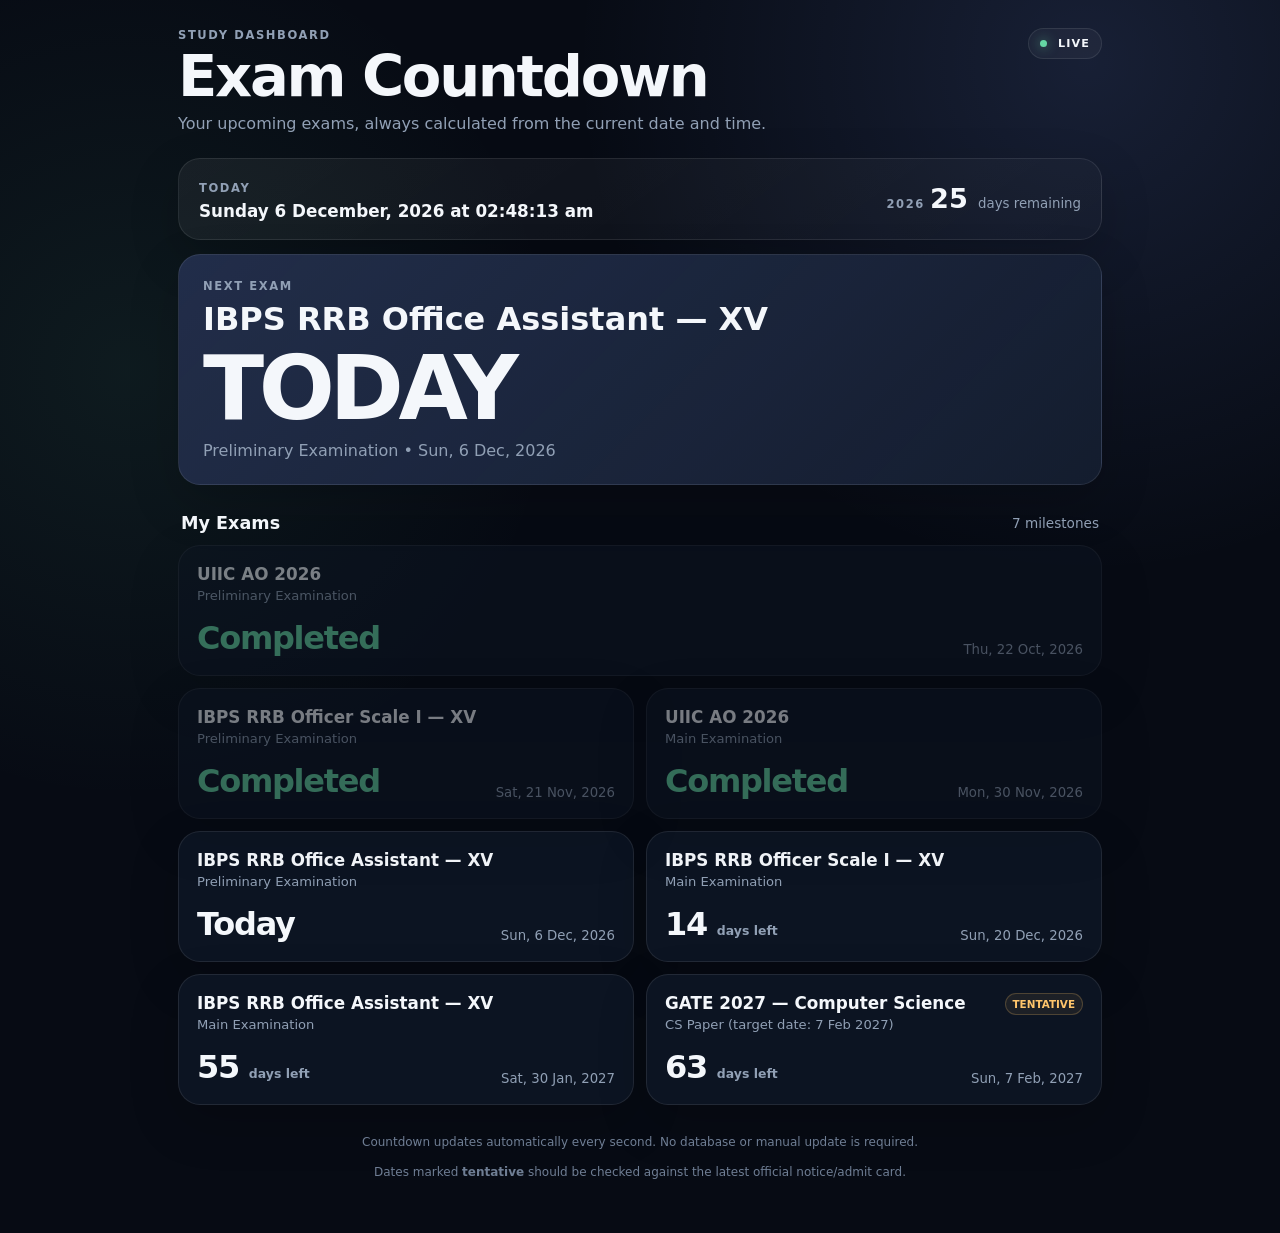
==== index.html @ 7bdd0adb "added all files" ====
<!DOCTYPE html>
<html lang="en">
<head>
  <meta charset="UTF-8">
  <meta name="viewport" content="width=device-width, initial-scale=1.0, viewport-fit=cover">
  <meta name="theme-color" content="#0b1220">
  <title>Exam Countdown</title>
  <meta name="description" content="Personal exam countdown dashboard">
  <link rel="stylesheet" href="styles.css">
</head>
<body>
  <main class="app">
    <header class="hero">
      <div>
        <div class="eyebrow">STUDY DASHBOARD</div>
        <h1>Exam Countdown</h1>
        <p class="subtitle">Your upcoming exams, always calculated from the current date and time.</p>
      </div>
      <div class="live-pill"><span class="dot"></span> LIVE</div>
    </header>

    <section class="today-card">
      <div>
        <span class="label">TODAY</span>
        <strong id="today"></strong>
      </div>
      <div class="year-box">
        <span class="label">2026</span>
        <strong id="yearDays"></strong>
        <small>days remaining</small>
      </div>
    </section>

    <section class="next-card" id="nextCard">
      <div class="next-label">NEXT EXAM</div>
      <h2 id="nextName">—</h2>
      <div class="next-count" id="nextCount">—</div>
      <div class="next-date" id="nextDate">—</div>
    </section>

    <section>
      <div class="section-head">
        <h2>My Exams</h2>
        <span id="examCount"></span>
      </div>
      <div id="examList" class="exam-list"></div>
    </section>

    <footer>
      <p>Countdown updates automatically every second. No database or manual update is required.</p>
      <p>Dates marked <b>tentative</b> should be checked against the latest official notice/admit card.</p>
    </footer>
  </main>
  <script src="script.js"></script>
</body>
</html>
---- styles.css ----
* { box-sizing: border-box; }

:root {
  --bg: #070b14;
  --card: #101827;
  --card2: #0c1422;
  --text: #f4f7fb;
  --muted: #91a0b5;
  --line: rgba(255,255,255,.09);
  --accent: #7c9cff;
  --accent2: #a9baff;
  --success: #65d6a3;
  --warning: #ffc56b;
}

html { scroll-behavior: smooth; }
body {
  margin: 0;
  min-height: 100vh;
  background:
    radial-gradient(circle at 85% 5%, rgba(124,156,255,.14), transparent 32%),
    radial-gradient(circle at 10% 30%, rgba(101,214,163,.08), transparent 30%),
    var(--bg);
  color: var(--text);
  font-family: Inter, ui-sans-serif, system-ui, -apple-system, BlinkMacSystemFont, "Segoe UI", sans-serif;
}

.app {
  width: min(960px, 100%);
  margin: 0 auto;
  padding: 28px 18px 40px;
}

.hero {
  display: flex;
  align-items: flex-start;
  justify-content: space-between;
  gap: 20px;
  margin-bottom: 22px;
}

.eyebrow, .label, .next-label {
  color: var(--muted);
  font-size: .72rem;
  font-weight: 800;
  letter-spacing: .14em;
}

h1 {
  margin: 6px 0 6px;
  font-size: clamp(2rem, 7vw, 3.6rem);
  line-height: 1;
  letter-spacing: -.04em;
}

.subtitle {
  color: var(--muted);
  margin: 0;
  max-width: 650px;
  line-height: 1.5;
}

.live-pill {
  border: 1px solid var(--line);
  background: rgba(255,255,255,.04);
  border-radius: 999px;
  padding: 8px 11px;
  font-size: .7rem;
  font-weight: 800;
  letter-spacing: .1em;
  white-space: nowrap;
}

.dot {
  display: inline-block;
  width: 7px;
  height: 7px;
  border-radius: 50%;
  background: var(--success);
  margin-right: 6px;
  box-shadow: 0 0 12px rgba(101,214,163,.7);
}

.today-card, .next-card, .exam-card {
  border: 1px solid var(--line);
  background: linear-gradient(145deg, rgba(255,255,255,.055), rgba(255,255,255,.02));
  border-radius: 22px;
  box-shadow: 0 18px 50px rgba(0,0,0,.18);
}

.today-card {
  display: flex;
  align-items: center;
  justify-content: space-between;
  gap: 18px;
  padding: 18px 20px;
  margin-bottom: 14px;
}

.today-card strong {
  display: block;
  margin-top: 5px;
  font-size: 1.05rem;
}

.year-box {
  text-align: right;
}

.year-box strong {
  display: inline;
  font-size: 1.7rem;
  margin-right: 5px;
}

.year-box small { color: var(--muted); }

.next-card {
  padding: 24px;
  margin-bottom: 28px;
  background:
    linear-gradient(135deg, rgba(124,156,255,.16), rgba(124,156,255,.035)),
    var(--card);
}

.next-card h2 {
  margin: 7px 0 8px;
  font-size: clamp(1.35rem, 5vw, 2rem);
}

.next-count {
  font-size: clamp(2.7rem, 12vw, 5.6rem);
  font-weight: 900;
  line-height: .95;
  letter-spacing: -.06em;
}

.next-date {
  margin-top: 10px;
  color: var(--muted);
}

.section-head {
  display: flex;
  justify-content: space-between;
  align-items: center;
  margin: 0 3px 12px;
}

.section-head h2 {
  margin: 0;
  font-size: 1.1rem;
}

.section-head span {
  color: var(--muted);
  font-size: .85rem;
}

.exam-list {
  display: grid;
  gap: 12px;
}

.exam-card {
  padding: 18px;
  background: var(--card2);
}

.exam-top {
  display: flex;
  justify-content: space-between;
  gap: 14px;
  align-items: flex-start;
}

.exam-title {
  margin: 0 0 4px;
  font-size: 1.05rem;
}

.exam-stage {
  color: var(--muted);
  font-size: .82rem;
}

.badge {
  flex: 0 0 auto;
  border: 1px solid rgba(255,197,107,.22);
  color: var(--warning);
  background: rgba(255,197,107,.07);
  padding: 4px 7px;
  border-radius: 999px;
  font-size: .65rem;
  font-weight: 800;
  text-transform: uppercase;
}

.exam-bottom {
  display: flex;
  align-items: end;
  justify-content: space-between;
  gap: 12px;
  margin-top: 16px;
}

.days {
  font-size: 2rem;
  font-weight: 900;
  letter-spacing: -.04em;
}

.days span {
  font-size: .78rem;
  color: var(--muted);
  font-weight: 700;
  letter-spacing: 0;
}

.exam-date {
  color: var(--muted);
  text-align: right;
  font-size: .83rem;
}

.completed {
  opacity: .48;
}

.completed .days { color: var(--success); }

footer {
  margin-top: 28px;
  color: #6f7e94;
  font-size: .75rem;
  line-height: 1.5;
  text-align: center;
}

@media (min-width: 720px) {
  .exam-list { grid-template-columns: repeat(2, 1fr); }
  .exam-card:first-child { grid-column: span 2; }
}

@media (max-width: 480px) {
  .app { padding: 20px 13px 30px; }
  .hero { margin-bottom: 18px; }
  .today-card, .next-card, .exam-card { border-radius: 18px; }
  .today-card { padding: 15px; }
  .next-card { padding: 20px; }
  .exam-card { padding: 15px; }
}
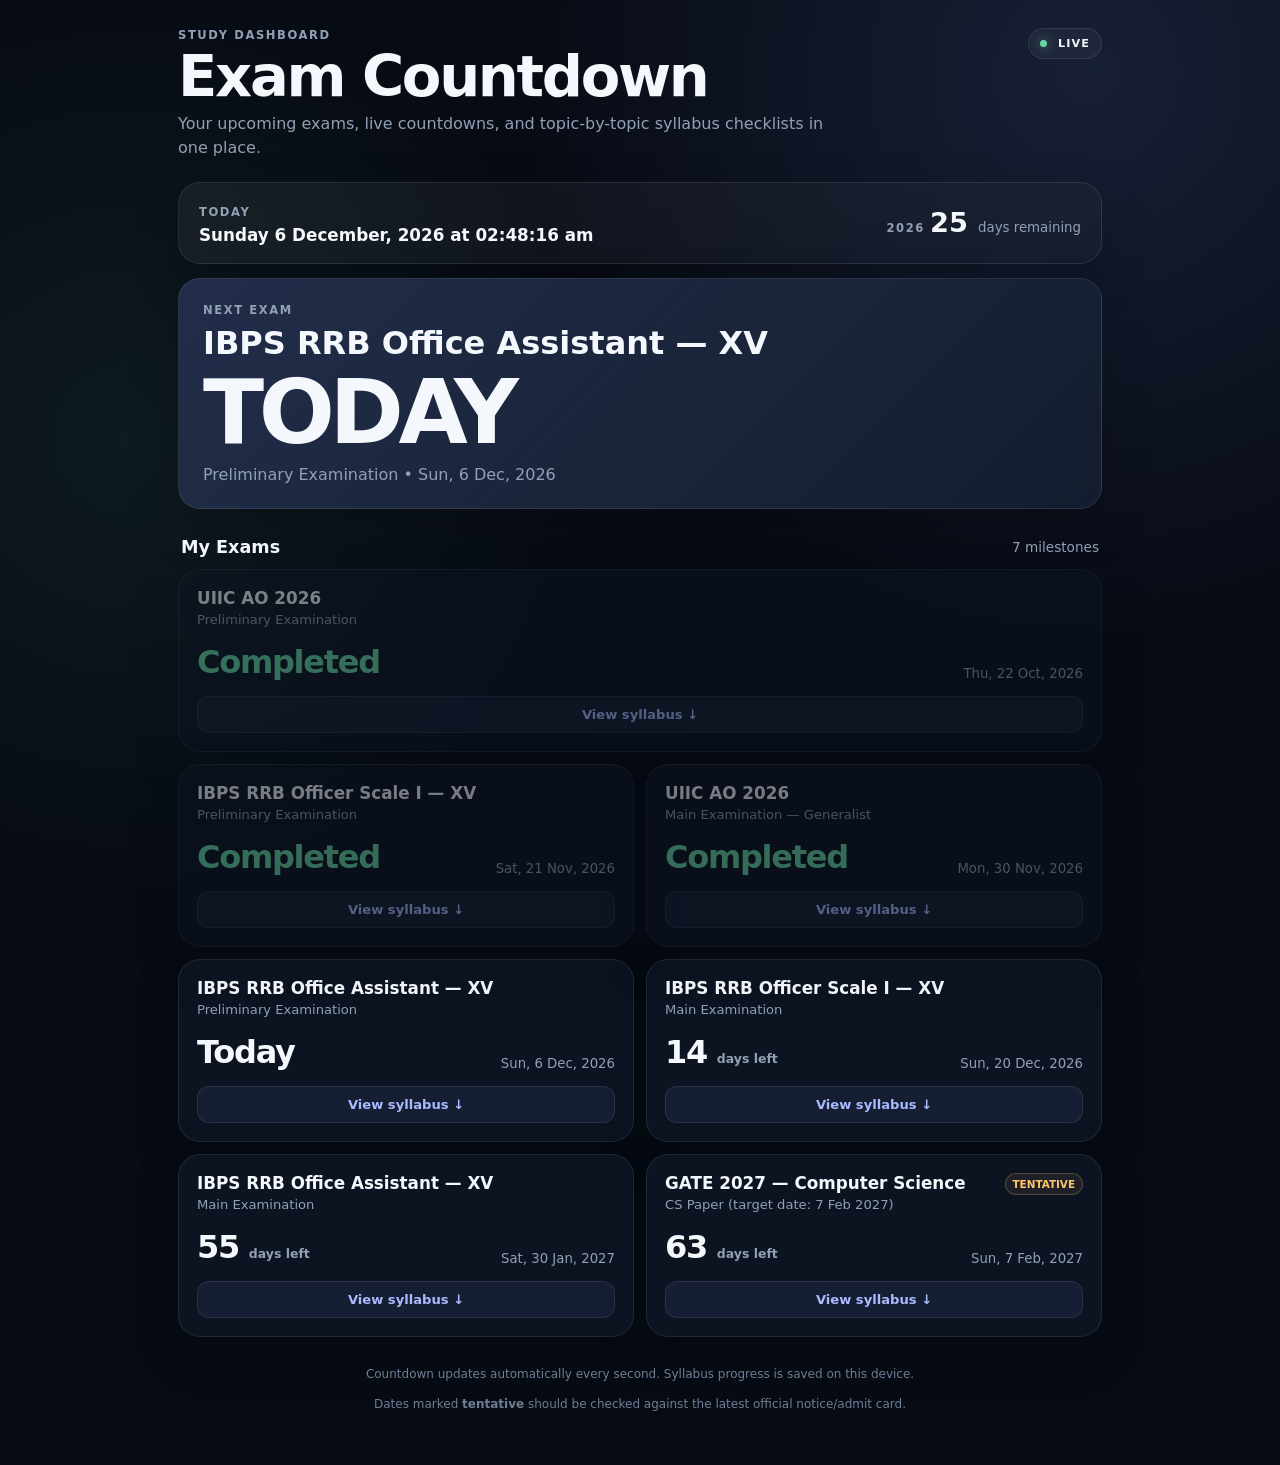
==== commit c81a2440: "updated files" ====
--- a/index.html
+++ b/index.html
@@ -14,7 +14,7 @@
       <div>
         <div class="eyebrow">STUDY DASHBOARD</div>
         <h1>Exam Countdown</h1>
-        <p class="subtitle">Your upcoming exams, always calculated from the current date and time.</p>
+        <p class="subtitle">Your upcoming exams, live countdowns, and topic-by-topic syllabus checklists in one place.</p>
       </div>
       <div class="live-pill"><span class="dot"></span> LIVE</div>
     </header>
@@ -47,7 +47,7 @@
     </section>
 
     <footer>
-      <p>Countdown updates automatically every second. No database or manual update is required.</p>
+      <p>Countdown updates automatically every second. Syllabus progress is saved on this device.</p>
       <p>Dates marked <b>tentative</b> should be checked against the latest official notice/admit card.</p>
     </footer>
   </main>
--- a/styles.css
+++ b/styles.css
@@ -250,3 +250,96 @@
   .next-card { padding: 20px; }
   .exam-card { padding: 15px; }
 }
+
+.syllabus-toggle {
+  width: 100%;
+  margin-top: 15px;
+  border: 1px solid var(--line);
+  background: rgba(124,156,255,.08);
+  color: var(--accent2);
+  border-radius: 12px;
+  padding: 10px 12px;
+  font: inherit;
+  font-size: .82rem;
+  font-weight: 800;
+  cursor: pointer;
+}
+
+.syllabus-toggle:active { transform: translateY(1px); }
+
+.syllabus-panel {
+  display: none;
+  margin-top: 12px;
+  padding: 14px;
+  border-radius: 15px;
+  border: 1px solid var(--line);
+  background: rgba(0,0,0,.14);
+}
+
+.syllabus-panel.open { display: block; }
+
+.progress-row {
+  display: flex;
+  justify-content: flex-end;
+  color: var(--muted);
+  font-size: .72rem;
+  margin-bottom: 6px;
+}
+
+.progress-track {
+  height: 5px;
+  border-radius: 999px;
+  background: rgba(255,255,255,.08);
+  overflow: hidden;
+  margin-bottom: 16px;
+}
+
+.progress-fill {
+  width: 0;
+  height: 100%;
+  background: var(--accent);
+  transition: width .2s ease;
+}
+
+.syllabus-subject + .syllabus-subject { margin-top: 18px; }
+
+.syllabus-subject h4 {
+  margin: 0 0 9px;
+  font-size: .88rem;
+  color: var(--text);
+}
+
+.topic-grid {
+  display: grid;
+  gap: 7px;
+}
+
+.topic-item {
+  display: flex;
+  align-items: flex-start;
+  gap: 8px;
+  color: #c9d2df;
+  font-size: .78rem;
+  line-height: 1.35;
+  cursor: pointer;
+}
+
+.topic-item input {
+  margin: 2px 0 0;
+  accent-color: var(--accent);
+  flex: 0 0 auto;
+}
+
+.topic-item.checked span {
+  color: #748298;
+  text-decoration: line-through;
+}
+
+.source-note {
+  margin-top: 18px;
+  padding-top: 12px;
+  border-top: 1px solid var(--line);
+  color: #6f7e94;
+  font-size: .68rem;
+  line-height: 1.45;
+}
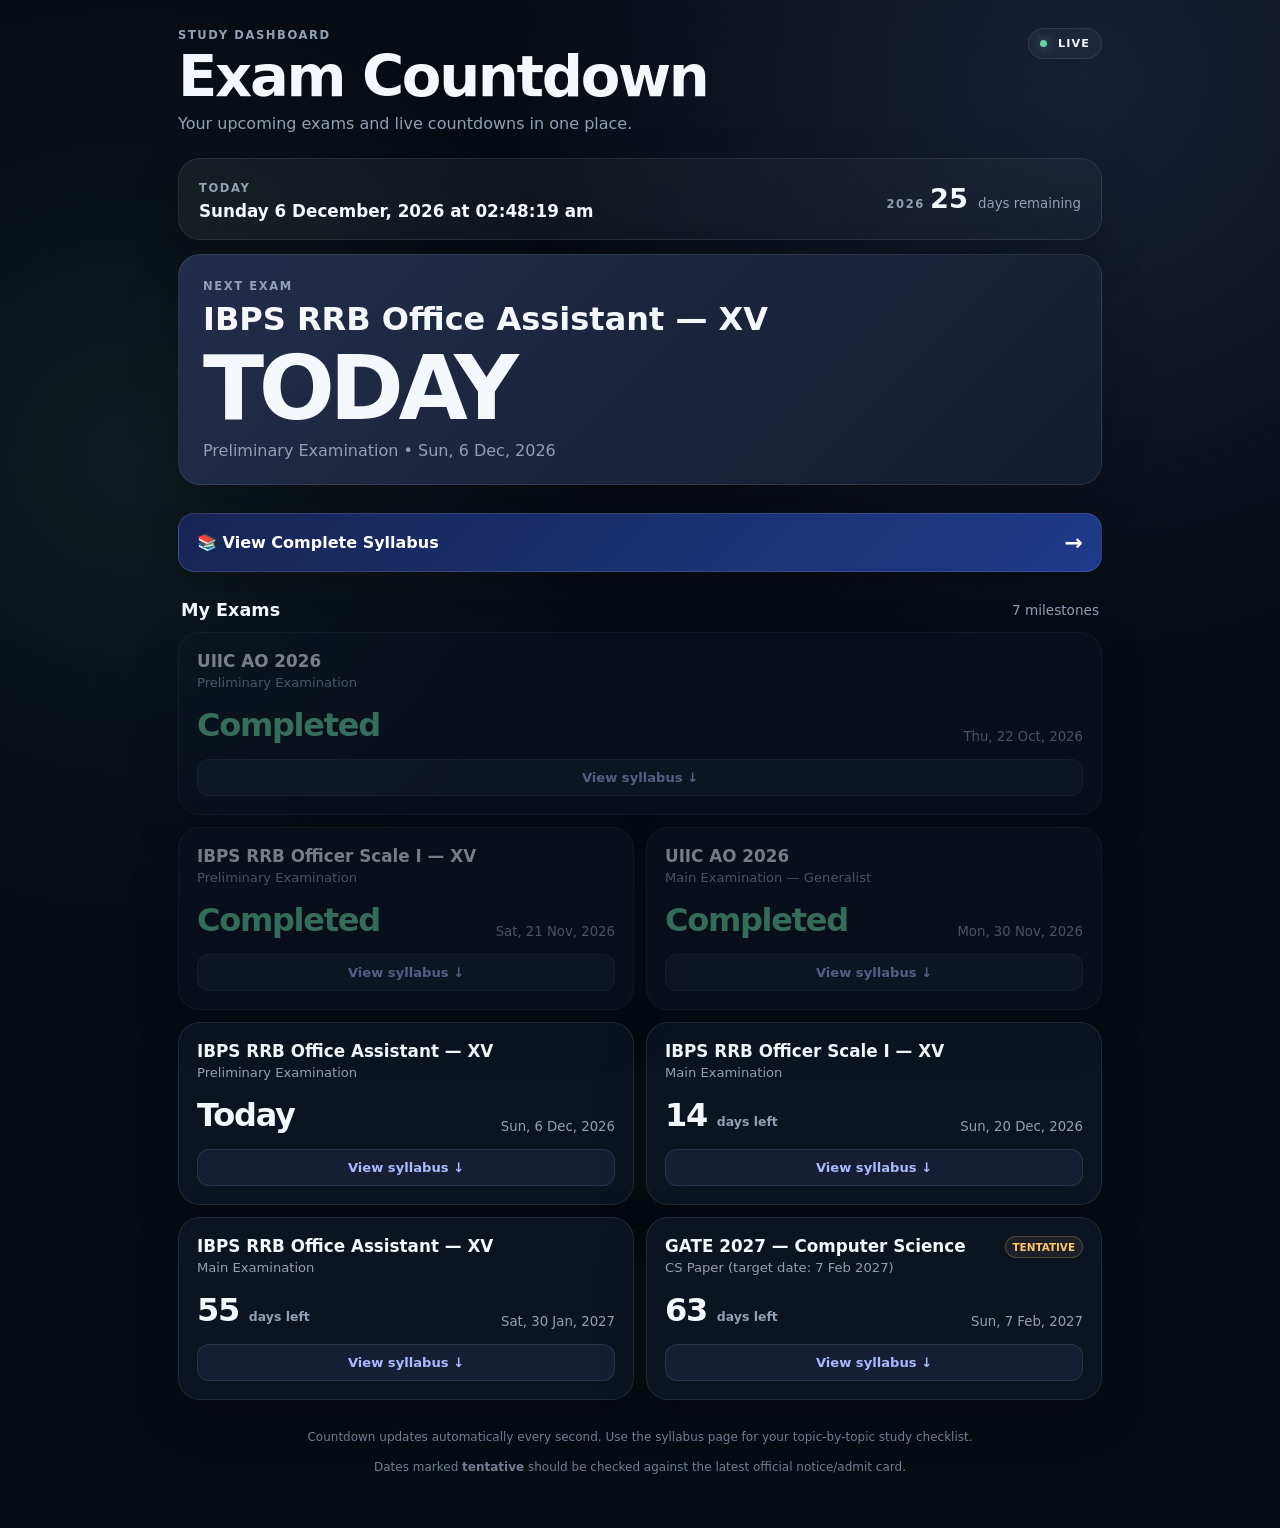
==== commit 0ffeccfc: "separate syllabus button" ====
--- a/index.html
+++ b/index.html
@@ -14,7 +14,7 @@
       <div>
         <div class="eyebrow">STUDY DASHBOARD</div>
         <h1>Exam Countdown</h1>
-        <p class="subtitle">Your upcoming exams, live countdowns, and topic-by-topic syllabus checklists in one place.</p>
+        <p class="subtitle">Your upcoming exams and live countdowns in one place.</p>
       </div>
       <div class="live-pill"><span class="dot"></span> LIVE</div>
     </header>
@@ -38,6 +38,8 @@
       <div class="next-date" id="nextDate">—</div>
     </section>
 
+    <a class="syllabus-main-button" href="syllabus.html">📚 View Complete Syllabus <span>→</span></a>
+
     <section>
       <div class="section-head">
         <h2>My Exams</h2>
@@ -47,7 +49,7 @@
     </section>
 
     <footer>
-      <p>Countdown updates automatically every second. Syllabus progress is saved on this device.</p>
+      <p>Countdown updates automatically every second. Use the syllabus page for your topic-by-topic study checklist.</p>
       <p>Dates marked <b>tentative</b> should be checked against the latest official notice/admit card.</p>
     </footer>
   </main>
--- a/styles.css
+++ b/styles.css
@@ -343,3 +343,7 @@
   font-size: .68rem;
   line-height: 1.45;
 }
+
+/* Syllabus page */
+.syllabus-main-button{display:flex;align-items:center;justify-content:space-between;gap:12px;margin:18px 0 28px;padding:16px 18px;border-radius:16px;background:linear-gradient(135deg,#172554,#1e3a8a);color:#fff;text-decoration:none;font-weight:800;border:1px solid rgba(255,255,255,.12);box-shadow:0 10px 30px rgba(0,0,0,.18)}
+.syllabus-main-button span{font-size:22px}.back-link{color:#cbd5e1;text-decoration:none;padding:10px 14px;border:1px solid rgba(255,255,255,.12);border-radius:12px;white-space:nowrap}.syllabus-nav-card,.syllabus-page-card{background:rgba(15,23,42,.72);border:1px solid rgba(148,163,184,.16);border-radius:20px;padding:18px;margin-bottom:18px}.syllabus-nav-card label{display:block;font-size:11px;letter-spacing:.12em;color:#94a3b8;font-weight:800;margin-bottom:8px}#examSelect{width:100%;padding:14px 16px;border-radius:12px;border:1px solid #334155;background:#0f172a;color:#f8fafc;font-size:15px}.syllabus-page-head{display:flex;justify-content:space-between;gap:18px;align-items:flex-start}.syllabus-page-head h2{margin:4px 0 5px}.syllabus-page-head p{margin:0;color:#94a3b8}.progress-summary{min-width:75px;text-align:right}.progress-summary strong{display:block;font-size:20px}.progress-summary span{color:#94a3b8;font-size:12px}.subject-list{display:grid;gap:12px;margin-top:18px}.subject-card{border:1px solid rgba(148,163,184,.14);border-radius:14px;background:rgba(2,6,23,.38);overflow:hidden}.subject-card summary{cursor:pointer;list-style:none;padding:15px 16px;display:flex;justify-content:space-between;font-weight:800}.subject-card summary::-webkit-details-marker{display:none}.subject-card summary small{color:#94a3b8;font-weight:600}.subject-card .topic-grid{padding:0 14px 14px}@media(max-width:600px){.syllabus-page-head{flex-direction:column}.progress-summary{text-align:left}}
